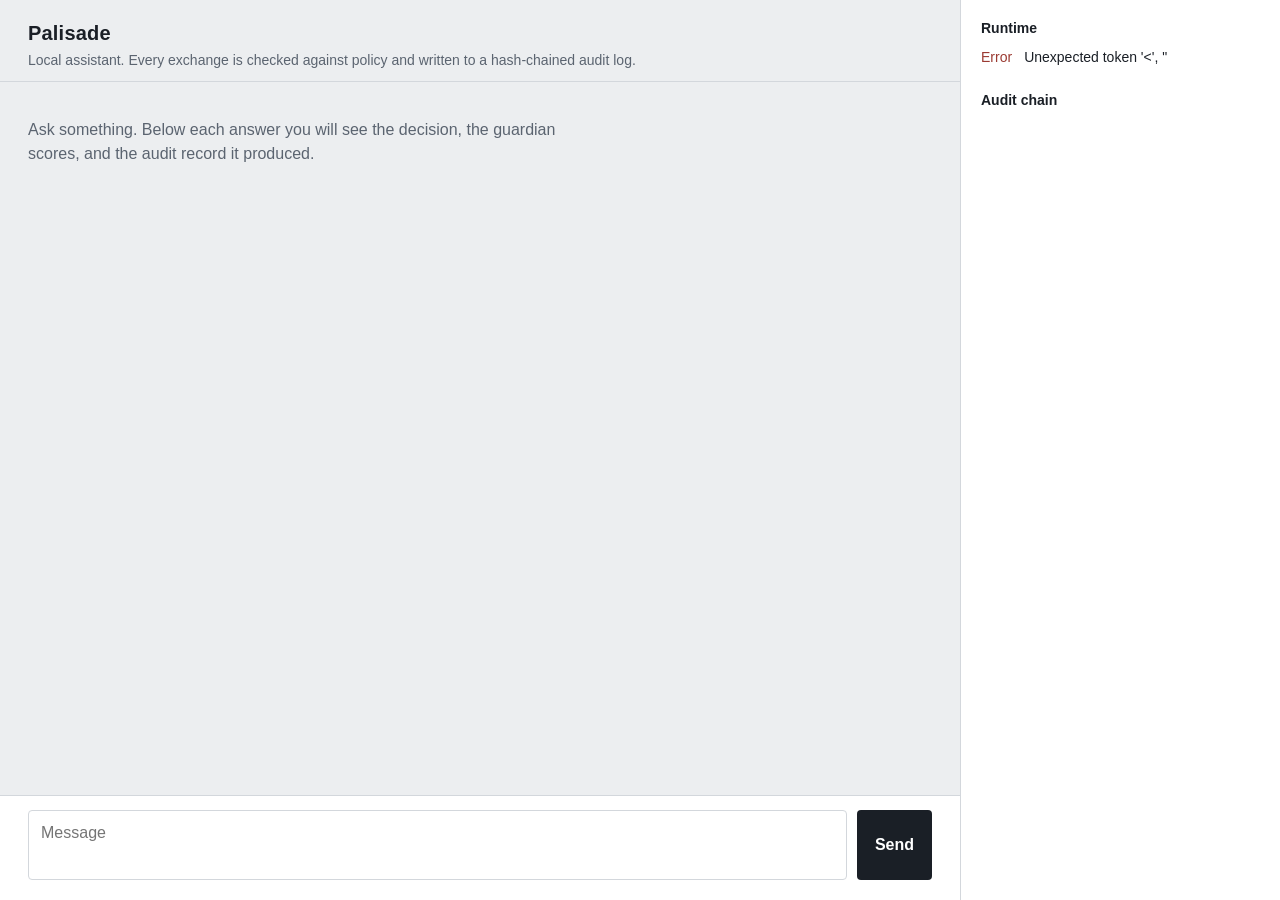
==== palisade/web/index.html @ d2d2ecbb "Palisade 0.1.0: policy-enforced local LLM stack with NIST AI RMF benchmark - Cross-platform llama.cp" ====
<!doctype html>
<html lang="en">
<head>
<meta charset="utf-8">
<meta name="viewport" content="width=device-width, initial-scale=1">
<title>Palisade</title>
<style>
  :root {
    --paper: #ECEEF0; --panel: #FFFFFF; --ink: #1A1F26; --muted: #5B6470;
    --rule: #D3D7DC; --ok: #245C8A; --flag: #A8681C; --block: #9B3A32;
    --font: "Segoe UI", "Helvetica Neue", Helvetica, Arial, sans-serif;
    --mono: ui-monospace, "SF Mono", Menlo, Consolas, monospace;
  }
  * { box-sizing: border-box; }
  html, body { margin: 0; height: 100%; background: var(--paper); color: var(--ink); font: 16px/1.5 var(--font); }
  .app { display: grid; grid-template-columns: minmax(0, 1fr) 320px; height: 100%; }
  @media (max-width: 900px) { .app { grid-template-columns: 1fr; grid-template-rows: 1fr auto; } }

  main { display: flex; flex-direction: column; min-width: 0; }
  header { padding: 18px 28px 10px; border-bottom: 1px solid var(--rule); }
  header h1 { margin: 0; font-size: 20px; font-weight: 600; letter-spacing: 0.01em; }
  header p { margin: 2px 0 0; color: var(--muted); font-size: 14px; }

  #log { flex: 1; overflow-y: auto; padding: 20px 28px; }
  .turn { max-width: 72ch; margin: 0 0 26px; }
  .who { font-size: 13px; color: var(--muted); margin-bottom: 4px; }
  .text { white-space: pre-wrap; word-wrap: break-word; }
  .ledger { margin-top: 8px; padding-left: 12px; border-left: 3px solid var(--ok); font-size: 13px; color: var(--muted); }
  .ledger.flagged { border-color: var(--flag); }
  .ledger.blocked_input, .ledger.blocked_output { border-color: var(--block); }
  .ledger b { color: var(--ink); font-weight: 600; }
  .ledger code { font: 12px var(--mono); }
  .empty { color: var(--muted); max-width: 60ch; }

  form { display: flex; gap: 10px; padding: 14px 28px 20px; border-top: 1px solid var(--rule); background: var(--panel); }
  textarea { flex: 1; resize: none; min-height: 48px; max-height: 200px; padding: 10px 12px; font: inherit; border: 1px solid var(--rule); border-radius: 4px; background: #fff; color: var(--ink); }
  textarea:focus, button:focus-visible { outline: 2px solid var(--ok); outline-offset: 1px; }
  button { padding: 0 18px; font: inherit; font-weight: 600; border: 0; border-radius: 4px; background: var(--ink); color: #fff; cursor: pointer; }
  button[disabled] { opacity: .5; cursor: default; }

  aside { border-left: 1px solid var(--rule); background: var(--panel); padding: 18px 20px; overflow-y: auto; font-size: 14px; }
  @media (max-width: 900px) { aside { border-left: 0; border-top: 1px solid var(--rule); } }
  aside h2 { font-size: 14px; font-weight: 600; margin: 0 0 8px; }
  aside section { margin-bottom: 22px; }
  dl { margin: 0; display: grid; grid-template-columns: auto 1fr; gap: 3px 12px; }
  dt { color: var(--muted); }
  dd { margin: 0; overflow-wrap: anywhere; }
  dd code { font: 12px var(--mono); }
  .chain-ok { color: var(--ok); } .chain-bad { color: var(--block); font-weight: 600; }
  .err { color: var(--block); }
</style>
</head>
<body>
<div class="app">
  <main>
    <header>
      <h1>Palisade</h1>
      <p>Local assistant. Every exchange is checked against policy and written to a hash-chained audit log.</p>
    </header>
    <div id="log">
      <p class="empty">Ask something. Below each answer you will see the decision, the guardian scores, and the audit record it produced.</p>
    </div>
    <form id="f">
      <textarea id="msg" placeholder="Message" rows="2" required></textarea>
      <button id="send" type="submit">Send</button>
    </form>
  </main>
  <aside>
    <section>
      <h2>Runtime</h2>
      <dl id="status"><dt>Loading</dt><dd></dd></dl>
    </section>
    <section>
      <h2>Audit chain</h2>
      <dl id="chain"><dt></dt><dd></dd></dl>
    </section>
  </aside>
</div>
<script>
const $ = s => document.querySelector(s);
const log = $('#log'), form = $('#f'), msg = $('#msg'), send = $('#send');
const history = [];

function el(tag, cls, text) { const e = document.createElement(tag); if (cls) e.className = cls; if (text != null) e.textContent = text; return e; }
function short(h) { return h ? h.slice(0, 12) : ''; }

function addTurn(who, text) {
  log.querySelector('.empty')?.remove();
  const t = el('div', 'turn');
  t.appendChild(el('div', 'who', who));
  t.appendChild(el('div', 'text', text));
  log.appendChild(t); log.scrollTop = log.scrollHeight;
  return t;
}

function ledger(turn, r) {
  const d = el('div', 'ledger ' + r.decision);
  const label = { answered: 'Answered', flagged: 'Answered, flagged for review',
                  blocked_input: 'Blocked at input', blocked_output: 'Blocked at output' }[r.decision] || r.decision;
  const scores = r.verdicts.map(v => `${v.stage} ${v.p_violation.toFixed(2)}${v.categories.length ? ' (' + v.categories.join(', ') + ')' : ''}`).join(' · ');
  d.innerHTML = `<b>${label}</b> · guardian ${scores || 'skipped'} · ${r.latency_ms} ms<br>record #${r.audit.seq} <code>${short(r.audit.hash)}</code> follows <code>${short(r.audit.prev_hash)}</code>`;
  turn.appendChild(d);
}

async function api(path, opts) {
  const res = await fetch(path, opts);
  const j = await res.json();
  if (!res.ok) throw new Error(j.error || res.statusText);
  return j;
}

function renderStatus(s) {
  $('#status').innerHTML = [
    ['Assistant', s.base_model], ['Guardian', `${s.guardian_model} (${s.guardian_mode}, threshold ${s.threshold})`],
    ['Policy', 'v' + s.policy_version], ['Manifest', `<code>${short(s.manifest_hash)}</code>`],
  ].map(([k, v]) => `<dt>${k}</dt><dd>${v}</dd>`).join('');
  renderChain(s.audit);
}
function renderChain(a) {
  $('#chain').innerHTML = [
    ['Records', a.records],
    ['Integrity', a.intact ? '<span class="chain-ok">intact</span>' : `<span class="chain-bad">broken at #${a.first_break?.seq}</span>`],
    ['Head', `<code>${short(a.head_hash)}</code>`],
  ].map(([k, v]) => `<dt>${k}</dt><dd>${v}</dd>`).join('');
}

form.addEventListener('submit', async e => {
  e.preventDefault();
  const text = msg.value.trim(); if (!text) return;
  msg.value = ''; send.disabled = true;
  addTurn('You', text);
  const turn = addTurn('Assistant', '…');
  try {
    const r = await api('/api/chat', { method: 'POST', headers: { 'Content-Type': 'application/json' },
      body: JSON.stringify({ message: text, history }) });
    turn.querySelector('.text').textContent = r.response;
    ledger(turn, r);
    history.push({ role: 'user', content: text });
    if (r.decision === 'answered' || r.decision === 'flagged') history.push({ role: 'assistant', content: r.response });
    renderChain(await api('/api/audit/verify'));
  } catch (err) {
    turn.querySelector('.text').textContent = 'Request failed: ' + err.message;
    turn.querySelector('.text').classList.add('err');
  } finally { send.disabled = false; msg.focus(); }
});
msg.addEventListener('keydown', e => { if (e.key === 'Enter' && !e.shiftKey) { e.preventDefault(); form.requestSubmit(); } });

api('/api/status').then(renderStatus).catch(e => { $('#status').innerHTML = `<dt class="err">Error</dt><dd>${e.message}</dd>`; });
</script>
</body>
</html>
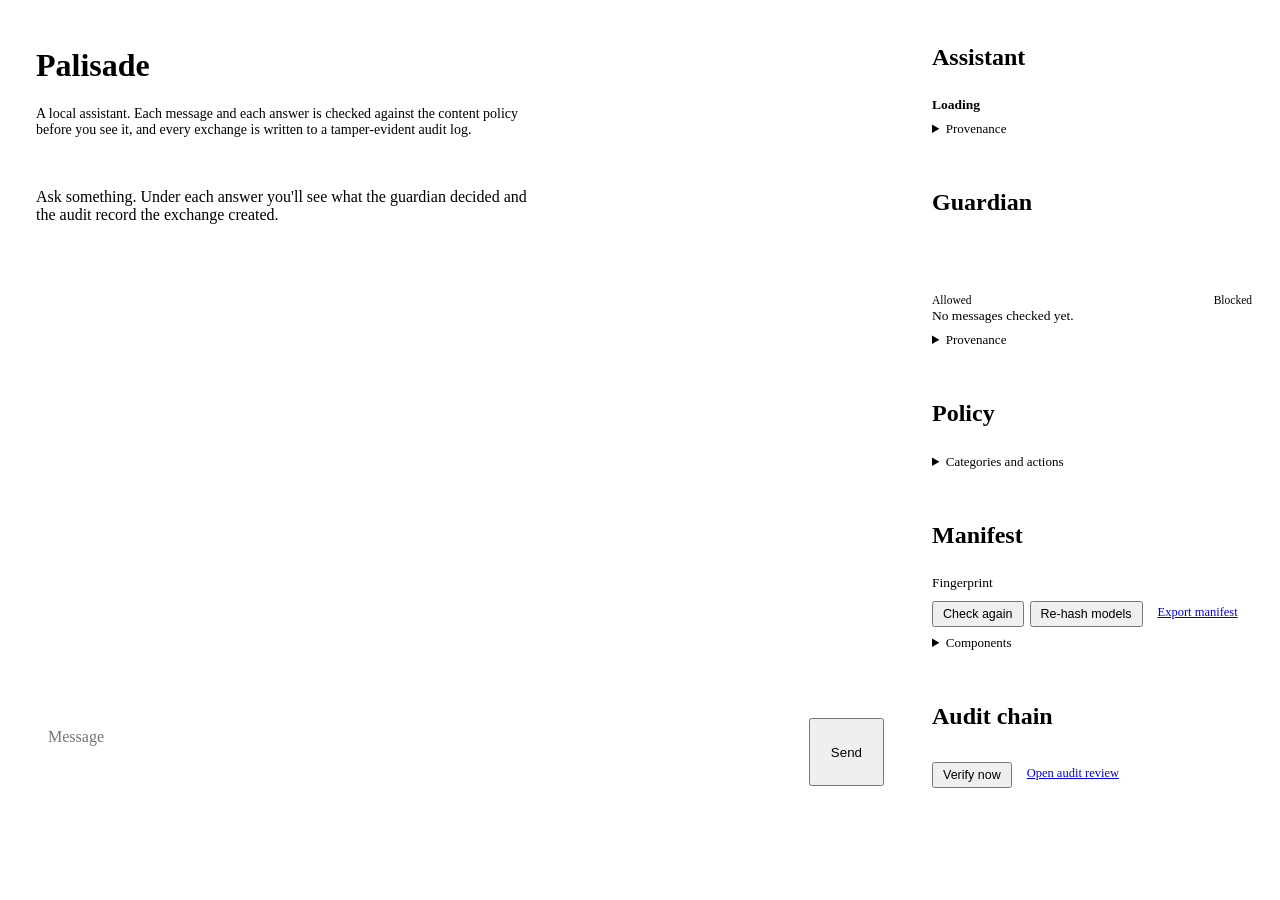
==== commit 59fd8bda: "Palisade 0.2.0: audit review, anchors, service-account install, Runtime panel - Service mode for mac" ====
--- a/palisade/web/index.html
+++ b/palisade/web/index.html
@@ -4,50 +4,71 @@
 <meta charset="utf-8">
 <meta name="viewport" content="width=device-width, initial-scale=1">
 <title>Palisade</title>
+<link rel="icon" href="data:,">
+<link rel="stylesheet" href="/static/shared.css">
 <style>
-  :root {
-    --paper: #ECEEF0; --panel: #FFFFFF; --ink: #1A1F26; --muted: #5B6470;
-    --rule: #D3D7DC; --ok: #245C8A; --flag: #A8681C; --block: #9B3A32;
-    --font: "Segoe UI", "Helvetica Neue", Helvetica, Arial, sans-serif;
-    --mono: ui-monospace, "SF Mono", Menlo, Consolas, monospace;
-  }
-  * { box-sizing: border-box; }
-  html, body { margin: 0; height: 100%; background: var(--paper); color: var(--ink); font: 16px/1.5 var(--font); }
-  .app { display: grid; grid-template-columns: minmax(0, 1fr) 320px; height: 100%; }
-  @media (max-width: 900px) { .app { grid-template-columns: 1fr; grid-template-rows: 1fr auto; } }
-
-  main { display: flex; flex-direction: column; min-width: 0; }
-  header { padding: 18px 28px 10px; border-bottom: 1px solid var(--rule); }
-  header h1 { margin: 0; font-size: 20px; font-weight: 600; letter-spacing: 0.01em; }
-  header p { margin: 2px 0 0; color: var(--muted); font-size: 14px; }
-
-  #log { flex: 1; overflow-y: auto; padding: 20px 28px; }
-  .turn { max-width: 72ch; margin: 0 0 26px; }
-  .who { font-size: 13px; color: var(--muted); margin-bottom: 4px; }
-  .text { white-space: pre-wrap; word-wrap: break-word; }
-  .ledger { margin-top: 8px; padding-left: 12px; border-left: 3px solid var(--ok); font-size: 13px; color: var(--muted); }
-  .ledger.flagged { border-color: var(--flag); }
-  .ledger.blocked_input, .ledger.blocked_output { border-color: var(--block); }
-  .ledger b { color: var(--ink); font-weight: 600; }
-  .ledger code { font: 12px var(--mono); }
-  .empty { color: var(--muted); max-width: 60ch; }
-
-  form { display: flex; gap: 10px; padding: 14px 28px 20px; border-top: 1px solid var(--rule); background: var(--panel); }
-  textarea { flex: 1; resize: none; min-height: 48px; max-height: 200px; padding: 10px 12px; font: inherit; border: 1px solid var(--rule); border-radius: 4px; background: #fff; color: var(--ink); }
-  textarea:focus, button:focus-visible { outline: 2px solid var(--ok); outline-offset: 1px; }
-  button { padding: 0 18px; font: inherit; font-weight: 600; border: 0; border-radius: 4px; background: var(--ink); color: #fff; cursor: pointer; }
-  button[disabled] { opacity: .5; cursor: default; }
-
-  aside { border-left: 1px solid var(--rule); background: var(--panel); padding: 18px 20px; overflow-y: auto; font-size: 14px; }
-  @media (max-width: 900px) { aside { border-left: 0; border-top: 1px solid var(--rule); } }
-  aside h2 { font-size: 14px; font-weight: 600; margin: 0 0 8px; }
-  aside section { margin-bottom: 22px; }
-  dl { margin: 0; display: grid; grid-template-columns: auto 1fr; gap: 3px 12px; }
-  dt { color: var(--muted); }
-  dd { margin: 0; overflow-wrap: anywhere; }
-  dd code { font: 12px var(--mono); }
-  .chain-ok { color: var(--ok); } .chain-bad { color: var(--block); font-weight: 600; }
-  .err { color: var(--block); }
+  .app { display: grid; grid-template-columns: minmax(0, 1fr) 360px; height: 100%; }
+  @media (max-width: 960px) { .app { grid-template-columns: 1fr; height: auto; } }
+  main { display: flex; flex-direction: column; min-width: 0; height: 100%; }
+  @media (max-width: 960px) { main { height: 80vh; } }
+  header { padding: 18px 28px 12px; border-bottom: 1px solid var(--rule); }
+  header p { margin: 3px 0 0; color: var(--muted); font-size: 14px; max-width: 70ch; }
+  #log { flex: 1; overflow-y: auto; padding: 22px 28px; }
+  .turn { max-width: 72ch; margin: 0 0 24px; }
+  .who { font-size: 13px; color: var(--muted); margin-bottom: 3px; }
+  .text { white-space: pre-wrap; overflow-wrap: anywhere; }
+  .ledger { margin-top: 8px; padding: 6px 0 6px 12px; border-left: 3px solid var(--ok); font-size: 13px; color: var(--muted); }
+  .ledger.flagged { border-color: var(--flag); } .ledger.blocked_input, .ledger.blocked_output { border-color: var(--block); }
+  .ledger strong { color: var(--ink); display: block; margin-bottom: 2px; }
+  .empty { color: var(--muted); max-width: 62ch; }
+  form { display: flex; gap: 10px; padding: 14px 28px 18px; border-top: 1px solid var(--rule); background: var(--panel); }
+  textarea { flex: 1; resize: none; min-height: 48px; max-height: 200px; padding: 10px 12px; font: inherit; border: 1px solid var(--rule); border-radius: 4px; color: var(--ink); }
+  form button { padding: 0 20px; }
+
+  aside { border-left: 1px solid var(--rule); background: var(--panel); overflow-y: auto; }
+  @media (max-width: 960px) { aside { border-left: 0; border-top: 1px solid var(--rule); } }
+  aside section { padding: 16px 20px; border-bottom: 1px solid var(--rule); }
+  aside section:last-child { border-bottom: 0; }
+  .sec-head { display: flex; justify-content: space-between; align-items: baseline; gap: 8px; margin-bottom: 6px; }
+  .sec-head .status { font-size: 13px; }
+  .name { font-weight: 600; }
+  .line { font-size: 13.5px; margin: 2px 0; }
+  details { margin-top: 8px; font-size: 13px; }
+  summary { cursor: pointer; color: var(--ok); }
+  dl { display: grid; grid-template-columns: auto 1fr; gap: 3px 10px; margin: 8px 0 0; }
+  dt { color: var(--muted); } dd { margin: 0; overflow-wrap: anywhere; }
+  .actions { display: flex; flex-wrap: wrap; gap: 6px; margin-top: 10px; }
+  .actions button, .actions a { font-size: 12.5px; padding: 4px 9px; }
+
+  /* Guardian threshold scale */
+  .scale { position: relative; height: 44px; margin: 10px 0 4px; }
+  .scale .track { position: absolute; top: 20px; left: 0; right: 0; height: 4px; background: linear-gradient(to right, var(--ok-bg) 0, var(--ok-bg) var(--t), var(--block-bg) var(--t)); border-radius: 2px; }
+  .scale .tick { position: absolute; top: 2px; width: 2px; height: 40px; background: var(--block); left: var(--t); }
+  .scale .mark { position: absolute; top: 0; width: 16px; height: 16px; margin-left: -8px; border-radius: 50%; background: var(--panel); border: 2px solid var(--ink); font: 700 9px/12px var(--sans); text-align: center; }
+  .scale .mark.lane2 { top: 26px; }
+  .scale-legend { display: flex; justify-content: space-between; font-size: 11.5px; color: var(--muted); }
+
+  /* Policy categories */
+  table.cats { width: 100%; border-collapse: collapse; margin-top: 8px; font-size: 12.5px; }
+  table.cats td { padding: 3px 0; border-top: 1px solid var(--rule); vertical-align: top; }
+  table.cats td:last-child { text-align: right; color: var(--muted); }
+
+  /* Manifest components */
+  ul.comps { list-style: none; padding: 0; margin: 8px 0 0; }
+  ul.comps li { display: grid; grid-template-columns: 1fr auto; gap: 2px 8px; padding: 4px 0; border-top: 1px solid var(--rule); }
+  ul.comps .hash { grid-column: 1 / -1; color: var(--muted); }
+
+  /* The audit chain: the one deliberate visual flourish. Each record links to the previous one. */
+  ol.chain { list-style: none; margin: 12px 0 0; padding: 0 0 0 16px; position: relative; }
+  ol.chain::before { content: ""; position: absolute; left: 5px; top: 8px; bottom: 8px; width: 2px; background: repeating-linear-gradient(to bottom, var(--ok) 0 6px, transparent 6px 9px); }
+  ol.chain li { position: relative; margin: 0 0 8px; padding: 6px 9px; border: 1px solid var(--rule); border-radius: 4px; background: var(--soft); font-size: 12.5px; }
+  ol.chain li::before { content: ""; position: absolute; left: -15px; top: 12px; width: 10px; height: 10px; border-radius: 50%; border: 2px solid var(--ok); background: var(--panel); }
+  ol.chain li.head { border-color: var(--ok); background: var(--ok-bg); }
+  ol.chain li.head::before { background: var(--ok); }
+  ol.chain li.flagged::before { border-color: var(--flag); } ol.chain li.blocked_input::before, ol.chain li.blocked_output::before { border-color: var(--block); }
+  .rec-top { display: flex; justify-content: space-between; gap: 6px; }
+  .rec-links { color: var(--muted); }
+  .rec-links code { font-size: 11.5px; }
 </style>
 </head>
 <body>
@@ -55,81 +76,225 @@
   <main>
     <header>
       <h1>Palisade</h1>
-      <p>Local assistant. Every exchange is checked against policy and written to a hash-chained audit log.</p>
+      <p>A local assistant. Each message and each answer is checked against the content policy before you see it, and every exchange is written to a tamper-evident audit log.</p>
     </header>
-    <div id="log">
-      <p class="empty">Ask something. Below each answer you will see the decision, the guardian scores, and the audit record it produced.</p>
+    <div id="log" aria-live="polite">
+      <p class="empty">Ask something. Under each answer you'll see what the guardian decided and the audit record the exchange created.</p>
     </div>
     <form id="f">
+      <label for="msg" class="muted small" style="position:absolute;left:-9999px">Message</label>
       <textarea id="msg" placeholder="Message" rows="2" required></textarea>
-      <button id="send" type="submit">Send</button>
+      <button id="send" class="primary" type="submit">Send</button>
     </form>
   </main>
-  <aside>
-    <section>
-      <h2>Runtime</h2>
-      <dl id="status"><dt>Loading</dt><dd></dd></dl>
-    </section>
-    <section>
-      <h2>Audit chain</h2>
-      <dl id="chain"><dt></dt><dd></dd></dl>
+
+  <aside aria-label="Runtime">
+    <section id="s-assistant">
+      <div class="sec-head"><h2>Assistant</h2><span id="a-health"></span></div>
+      <div class="line name" id="a-name">Loading</div>
+      <div class="line muted" id="a-sub"></div>
+      <details><summary>Provenance</summary><dl id="a-prov"></dl></details>
+    </section>
+
+    <section id="s-guardian">
+      <div class="sec-head"><h2>Guardian</h2><span id="g-health"></span></div>
+      <div class="line name" id="g-name"></div>
+      <div class="line muted" id="g-mode"></div>
+      <div id="g-checks"></div>
+      <div class="line" id="g-thresh"></div>
+      <div class="scale" id="g-scale" aria-hidden="true"><div class="track"></div><div class="tick"></div></div>
+      <div class="scale-legend" aria-hidden="true"><span>Allowed</span><span>Blocked</span></div>
+      <div class="line muted small" id="g-last">No messages checked yet.</div>
+      <div class="line small" id="g-session"></div>
+      <details><summary>Provenance</summary><dl id="g-prov"></dl></details>
+    </section>
+
+    <section id="s-policy">
+      <div class="sec-head"><h2>Policy</h2><span id="p-lock"></span></div>
+      <div class="line name" id="p-name"></div>
+      <div class="line muted" id="p-sum"></div>
+      <div id="p-notice"></div>
+      <details><summary>Categories and actions</summary><table class="cats" id="p-cats"></table></details>
+    </section>
+
+    <section id="s-manifest">
+      <div class="sec-head"><h2>Manifest</h2><span id="m-status"></span></div>
+      <div class="line">Fingerprint <span id="m-hash"></span></div>
+      <div class="line muted small" id="m-when"></div>
+      <div id="m-problems"></div>
+      <div class="actions">
+        <button type="button" id="m-quick">Check again</button>
+        <button type="button" id="m-full">Re-hash models</button>
+        <a class="btn" id="m-export" href="/api/manifest/export" download>Export manifest</a>
+      </div>
+      <details id="m-details"><summary>Components</summary><ul class="comps" id="m-comps"></ul></details>
+    </section>
+
+    <section id="s-audit">
+      <div class="sec-head"><h2>Audit chain</h2><span id="c-status"></span></div>
+      <div class="line small"><span id="c-count"></span></div>
+      <div class="line small muted" id="c-when"></div>
+      <ol class="chain" id="c-chain" aria-label="Most recent audit records"></ol>
+      <div class="actions">
+        <button type="button" id="c-verify">Verify now</button>
+        <a class="btn" href="/review">Open audit review</a>
+      </div>
     </section>
   </aside>
 </div>
+<script src="/static/shared.js"></script>
 <script>
-const $ = s => document.querySelector(s);
 const log = $('#log'), form = $('#f'), msg = $('#msg'), send = $('#send');
 const history = [];
-
-function el(tag, cls, text) { const e = document.createElement(tag); if (cls) e.className = cls; if (text != null) e.textContent = text; return e; }
-function short(h) { return h ? h.slice(0, 12) : ''; }
-
+const sessionChain = [];     // records produced in this browser session, newest last
+let runtime = null;
+
+// ---------- Runtime panel ----------
+function setDL(dl, rows) {
+  clear(dl);
+  for (const [k, v] of rows) if (v) dl.append(el('dt', {}, k), el('dd', {}, v));
+}
+function health(node, ok) {
+  clear(node).append(ok === undefined ? statusEl('', 'Checking') : ok ? statusEl('ok', 'Running') : statusEl('bad', 'Not responding'));
+}
+
+function renderAssistant(a) {
+  $('#a-name').textContent = a.label;
+  $('#a-sub').textContent = `${a.quant} quantization, running on ${a.backend_label || a.backend}`;
+  health($('#a-health'), a.healthy);
+  setDL($('#a-prov'), [['Lab', a.lab], ['License', a.license], ['Source', a.repo], ['File', a.file],
+    ['SHA-256', a.sha256 ? hashLine(a.sha256) : null]]);
+}
+
+function renderGuardian(g, session) {
+  $('#g-name').textContent = `${g.label}, ${g.quant}`;
+  $('#g-mode').textContent = `Mode: ${g.mode_text}`;
+  health($('#g-health'), g.healthy);
+  const checks = clear($('#g-checks'));
+  checks.append(
+    el('div', { class: 'line small' }, g.check_input ? statusEl('ok', 'Screens your messages') : statusEl('bad', 'Message screening is off')),
+    el('div', { class: 'line small' }, g.check_output ? statusEl('ok', 'Screens answers') : statusEl('bad', 'Answer screening is off')));
+  if (!g.check_input || !g.check_output)
+    checks.append(el('div', { class: 'notice bad' },
+      'A screening stage is disabled in settings.yaml. Content passing through that stage is not checked against the policy.'));
+  $('#g-thresh').textContent = `Blocks when the likelihood of a policy violation is ${pct(g.threshold)} or higher.`;
+  $('#g-scale').style.setProperty('--t', pct(g.threshold));
+  renderLast(session);
+  setDL($('#g-prov'), [['Lab', g.lab], ['License', g.license], ['Source', g.repo], ['File', g.file],
+    ['SHA-256', g.sha256 ? hashLine(g.sha256) : null]]);
+}
+
+function renderLast(session) {
+  const scale = $('#g-scale');
+  scale.querySelectorAll('.mark').forEach(m => m.remove());
+  const last = (session && session.last) || {};
+  const parts = [];
+  for (const [stage, letter, word, lane] of [['input', 'M', 'message', ''], ['output', 'A', 'answer', ' lane2']]) {
+    const v = last[stage];
+    if (!v) continue;
+    const left = Math.min(Math.max(Number(v.p) * 100, 3), 97);   // keep the marker fully on the scale
+    scale.append(el('div', { class: 'mark' + lane, style: `left:${left}%`, title: `Last ${word}: ${pct(v.p)}` }, letter));
+    parts.push(`last ${word} ${pct(v.p)}`);
+  }
+  $('#g-last').textContent = parts.length
+    ? `Latest: ${parts.join(', ')}. M marks the message, A the answer.` : 'No messages checked yet.';
+  const c = (session && session.counts) || {};
+  const blocked = (c.blocked_input || 0) + (c.blocked_output || 0);
+  $('#g-session').textContent = `This session: ${c.messages || 0} checked, ${blocked} blocked, ${c.flagged || 0} flagged.`;
+}
+
+function renderPolicy(p) {
+  $('#p-name').textContent = `Version ${p.version}`;
+  $('#p-sum').textContent = `From ${p.source}. ${p.categories.length} categories: ${p.counts.block} block, ${p.counts.flag} flag` +
+    (p.counts.allow ? `, ${p.counts.allow} record only.` : '.');
+  clear($('#p-lock')).append(!p.locked ? statusEl('warn', 'Not locked')
+    : p.matches_lock ? statusEl('ok', 'Matches lock') : statusEl('bad', 'Changed since install'));
+  const n = clear($('#p-notice'));
+  if (p.is_example) n.append(el('div', { class: 'notice' },
+    'This is an unmodified example policy. Review and tune it before relying on it.'));
+  if (p.source === 'policy.local.yaml') n.append(el('div', { class: 'line muted small' },
+    'A private override (policy.local.yaml) is in force instead of policy.yaml.'));
+  const t = clear($('#p-cats'));
+  for (const c of p.categories) {
+    const scope = c.applies_to.length === 2 ? 'messages and answers' : c.applies_to[0] === 'input' ? 'messages' : 'answers';
+    t.append(el('tr', {}, el('td', {}, catName(c.id)),
+      el('td', {}, el('span', { class: 'chip ' + c.action }, c.action)), el('td', {}, scope)));
+  }
+}
+
+function renderManifestSummary(m) {
+  clear($('#m-hash')).append(hashLine(m.hash));
+}
+async function checkManifest(full) {
+  const quick = $('#m-quick'), fullB = $('#m-full');
+  quick.disabled = fullB.disabled = true;
+  clear($('#m-status')).append(statusEl('', full ? 'Re-hashing models' : 'Checking'));
+  $('#m-when').textContent = full ? 'Re-hashing every model file. This takes several seconds for multi-GB models.' : '';
+  try {
+    const r = await api('/api/manifest?full=' + (full ? 'true' : 'false'));
+    clear($('#m-status')).append(r.status === 'match' ? statusEl('ok', 'Matches install lock') : statusEl('bad', 'Drift detected'));
+    $('#m-when').textContent = `${r.mode === 'full' ? 'Full check' : 'Quick check'} at ${r.checked_at}.` +
+      (r.mode === 'quick' ? ' Config and binary re-hashed; models checked for presence.' : ' Every file re-hashed.');
+    const pb = clear($('#m-problems'));
+    if (r.problems.length) pb.append(el('div', { class: 'notice bad' }, 'Problems: ' + r.problems.join('; ')));
+    const ul = clear($('#m-comps'));
+    for (const c of r.components) {
+      const kind = { match: ['ok', 'Matches'], present: ['ok', 'Present'], mismatch: ['bad', 'Mismatch'],
+                     missing: ['bad', 'Missing'], unlocked: ['warn', 'Not locked'] }[c.status] || ['', c.status];
+      ul.append(el('li', {}, el('span', {}, `${c.kind}: ${c.name}`), statusEl(kind[0], kind[1]),
+        c.sha256 ? el('span', { class: 'hash' }, hashLine(c.sha256)) : null));
+    }
+  } catch (e) {
+    clear($('#m-status')).append(statusEl('warn', 'Unavailable'));
+    $('#m-when').textContent = e.message;
+  } finally { quick.disabled = fullB.disabled = false; }
+}
+
+// ---------- Audit chain ----------
+function renderChain(v) {
+  clear($('#c-status')).append(v.intact ? statusEl('ok', 'Intact') : statusEl('bad', `Broken at record ${v.first_break && v.first_break.seq}`));
+  $('#c-count').textContent = `${v.records} record${v.records === 1 ? '' : 's'} in the log.`;
+  $('#c-when').textContent = v.checked_at ? `Verified at ${v.checked_at}.` : '';
+  const ol = clear($('#c-chain'));
+  const items = sessionChain.slice(-4).reverse();
+  if (!items.length) {
+    ol.append(el('li', { class: 'head' }, el('div', { class: 'rec-top' }, el('span', {}, 'Current head'), hashLine(v.head_hash)),
+      el('div', { class: 'rec-links small' }, 'Records from this session will appear here as you send messages.')));
+    return;
+  }
+  items.forEach((r, i) => ol.append(el('li', { class: (i === 0 ? 'head ' : '') + r.decision },
+    el('div', { class: 'rec-top' }, el('span', {}, `Record ${r.seq}`), el('span', { class: 'chip ' + r.decision }, r.decision.replace('_', ' '))),
+    el('div', { class: 'rec-links' }, 'hash ', el('code', { title: r.hash }, short(r.hash)), ', links to ', el('code', { title: r.prev_hash }, short(r.prev_hash))))));
+}
+async function verifyChain() {
+  const b = $('#c-verify'); b.disabled = true;
+  try { renderChain(await api('/api/audit/verify')); }
+  catch (e) { clear($('#c-status')).append(statusEl('warn', 'Unavailable')); }
+  finally { b.disabled = false; }
+}
+
+// ---------- Chat ----------
 function addTurn(who, text) {
   log.querySelector('.empty')?.remove();
-  const t = el('div', 'turn');
-  t.appendChild(el('div', 'who', who));
-  t.appendChild(el('div', 'text', text));
-  log.appendChild(t); log.scrollTop = log.scrollHeight;
+  const t = el('div', { class: 'turn' }, el('div', { class: 'who' }, who), el('div', { class: 'text' }, text));
+  log.append(t); log.scrollTop = log.scrollHeight;
   return t;
 }
-
 function ledger(turn, r) {
-  const d = el('div', 'ledger ' + r.decision);
-  const label = { answered: 'Answered', flagged: 'Answered, flagged for review',
-                  blocked_input: 'Blocked at input', blocked_output: 'Blocked at output' }[r.decision] || r.decision;
-  const scores = r.verdicts.map(v => `${v.stage} ${v.p_violation.toFixed(2)}${v.categories.length ? ' (' + v.categories.join(', ') + ')' : ''}`).join(' · ');
-  d.innerHTML = `<b>${label}</b> · guardian ${scores || 'skipped'} · ${r.latency_ms} ms<br>record #${r.audit.seq} <code>${short(r.audit.hash)}</code> follows <code>${short(r.audit.prev_hash)}</code>`;
-  turn.appendChild(d);
-}
-
-async function api(path, opts) {
-  const res = await fetch(path, opts);
-  const j = await res.json();
-  if (!res.ok) throw new Error(j.error || res.statusText);
-  return j;
-}
-
-function renderStatus(s) {
-  $('#status').innerHTML = [
-    ['Assistant', s.base_model], ['Guardian', `${s.guardian_model} (${s.guardian_mode}, threshold ${s.threshold})`],
-    ['Policy', 'v' + s.policy_version], ['Manifest', `<code>${short(s.manifest_hash)}</code>`],
-  ].map(([k, v]) => `<dt>${k}</dt><dd>${v}</dd>`).join('');
-  renderChain(s.audit);
-}
-function renderChain(a) {
-  $('#chain').innerHTML = [
-    ['Records', a.records],
-    ['Integrity', a.intact ? '<span class="chain-ok">intact</span>' : `<span class="chain-bad">broken at #${a.first_break?.seq}</span>`],
-    ['Head', `<code>${short(a.head_hash)}</code>`],
-  ].map(([k, v]) => `<dt>${k}</dt><dd>${v}</dd>`).join('');
-}
-
+  const scores = r.verdicts.map(v => `${v.stage === 'input' ? 'message' : 'answer'} ${pct(v.p_violation)}` +
+    (v.categories.length ? ` (${v.categories.map(catName).join(', ')})` : ''));
+  turn.append(el('div', { class: 'ledger ' + r.decision },
+    el('strong', {}, DECISION_TEXT[r.decision] || r.decision),
+    el('div', {}, `Violation likelihood: ${scores.join(', ') || 'not checked'}. Took ${(r.latency_ms / 1000).toFixed(1)} s.`),
+    el('div', {}, `Logged as record ${r.audit.seq}, hash `, el('code', { title: r.audit.hash }, short(r.audit.hash)),
+      ', linked to ', el('code', { title: r.audit.prev_hash }, short(r.audit.prev_hash)), '.')));
+}
 form.addEventListener('submit', async e => {
   e.preventDefault();
   const text = msg.value.trim(); if (!text) return;
   msg.value = ''; send.disabled = true;
   addTurn('You', text);
-  const turn = addTurn('Assistant', '…');
+  const turn = addTurn('Assistant', 'Checking and answering…');
   try {
     const r = await api('/api/chat', { method: 'POST', headers: { 'Content-Type': 'application/json' },
       body: JSON.stringify({ message: text, history }) });
@@ -137,15 +302,41 @@
     ledger(turn, r);
     history.push({ role: 'user', content: text });
     if (r.decision === 'answered' || r.decision === 'flagged') history.push({ role: 'assistant', content: r.response });
-    renderChain(await api('/api/audit/verify'));
+    sessionChain.push({ seq: r.audit.seq, hash: r.audit.hash, prev_hash: r.audit.prev_hash, decision: r.decision });
+    await refreshHealth();
+    await verifyChain();
   } catch (err) {
-    turn.querySelector('.text').textContent = 'Request failed: ' + err.message;
-    turn.querySelector('.text').classList.add('err');
+    const t = turn.querySelector('.text');
+    t.textContent = err.status === 502 ? 'The assistant model did not answer. Check that it shows Running in the panel, then try again.'
+      : `Request failed: ${err.message}`;
+    t.style.color = 'var(--block)';
   } finally { send.disabled = false; msg.focus(); }
 });
 msg.addEventListener('keydown', e => { if (e.key === 'Enter' && !e.shiftKey) { e.preventDefault(); form.requestSubmit(); } });
 
-api('/api/status').then(renderStatus).catch(e => { $('#status').innerHTML = `<dt class="err">Error</dt><dd>${e.message}</dd>`; });
+// ---------- Load and poll ----------
+async function refreshHealth() {
+  try {
+    const h = await api('/api/health');
+    health($('#a-health'), h.assistant); health($('#g-health'), h.guardian);
+    renderLast(h.session);
+  } catch { clear($('#a-health')).append(statusEl('warn', 'Unknown')); clear($('#g-health')).append(statusEl('warn', 'Unknown')); }
+}
+(async () => {
+  try {
+    runtime = await api('/api/status');
+    renderAssistant(runtime.assistant);
+    renderGuardian(runtime.guardian, runtime.session);
+    renderPolicy(runtime.policy);
+    renderManifestSummary(runtime.manifest);
+    renderChain(runtime.audit);
+    checkManifest(false);
+  } catch (e) { $('#a-name').textContent = 'Could not load runtime status: ' + e.message; }
+  setInterval(refreshHealth, 15000);
+})();
+$('#m-quick').addEventListener('click', () => checkManifest(false));
+$('#m-full').addEventListener('click', () => checkManifest(true));
+$('#c-verify').addEventListener('click', verifyChain);
 </script>
 </body>
 </html>
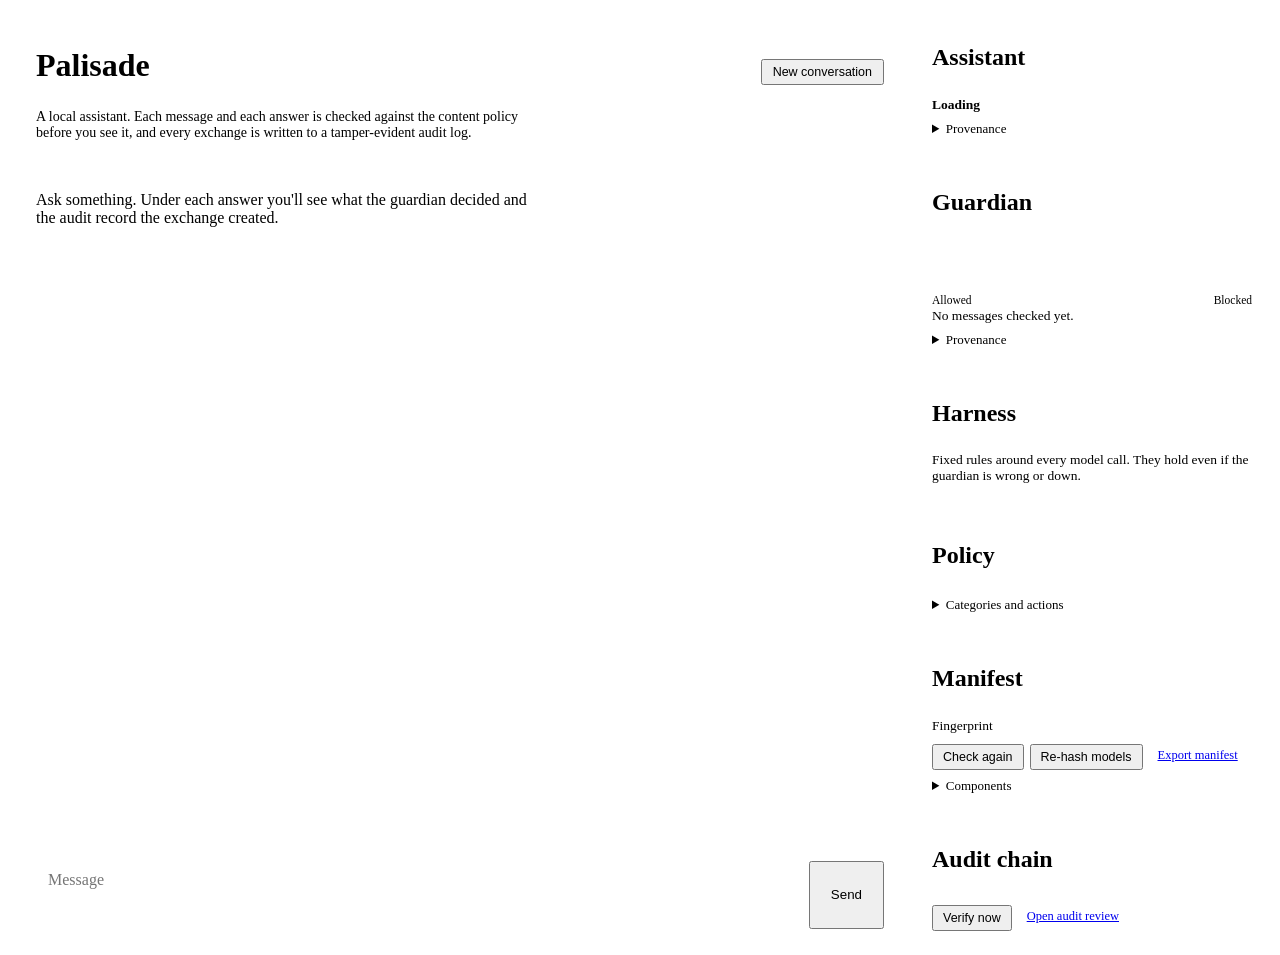
==== commit fe0ea472: "Palisade 0.4.0: model harness Fixed rules around every model call that hold even when the guardian i" ====
--- a/palisade/web/index.html
+++ b/palisade/web/index.html
@@ -18,7 +18,12 @@
   .who { font-size: 13px; color: var(--muted); margin-bottom: 3px; }
   .text { white-space: pre-wrap; overflow-wrap: anywhere; }
   .ledger { margin-top: 8px; padding: 6px 0 6px 12px; border-left: 3px solid var(--ok); font-size: 13px; color: var(--muted); }
-  .ledger.flagged { border-color: var(--flag); } .ledger.blocked_input, .ledger.blocked_output { border-color: var(--block); }
+  .ledger.flagged, .ledger.rejected { border-color: var(--flag); } .ledger.blocked_input, .ledger.blocked_output, .ledger.error { border-color: var(--block); }
+  .note { margin: 0 0 24px; font-size: 13px; color: var(--muted); max-width: 72ch; }
+  header .row { display: flex; justify-content: space-between; align-items: baseline; gap: 12px; }
+  header .row button { font-size: 12.5px; padding: 4px 10px; }
+  ul.ctrl { list-style: none; padding: 0; margin: 6px 0 0; }
+  ul.ctrl li { font-size: 13px; margin: 3px 0; }
   .ledger strong { color: var(--ink); display: block; margin-bottom: 2px; }
   .empty { color: var(--muted); max-width: 62ch; }
   form { display: flex; gap: 10px; padding: 14px 28px 18px; border-top: 1px solid var(--rule); background: var(--panel); }
@@ -65,7 +70,7 @@
   ol.chain li::before { content: ""; position: absolute; left: -15px; top: 12px; width: 10px; height: 10px; border-radius: 50%; border: 2px solid var(--ok); background: var(--panel); }
   ol.chain li.head { border-color: var(--ok); background: var(--ok-bg); }
   ol.chain li.head::before { background: var(--ok); }
-  ol.chain li.flagged::before { border-color: var(--flag); } ol.chain li.blocked_input::before, ol.chain li.blocked_output::before { border-color: var(--block); }
+  ol.chain li.flagged::before, ol.chain li.rejected::before { border-color: var(--flag); } ol.chain li.blocked_input::before, ol.chain li.blocked_output::before, ol.chain li.error::before { border-color: var(--block); }
   .rec-top { display: flex; justify-content: space-between; gap: 6px; }
   .rec-links { color: var(--muted); }
   .rec-links code { font-size: 11.5px; }
@@ -75,7 +80,7 @@
 <div class="app">
   <main>
     <header>
-      <h1>Palisade</h1>
+      <div class="row"><h1>Palisade</h1><button type="button" id="new-conv">New conversation</button></div>
       <p>A local assistant. Each message and each answer is checked against the content policy before you see it, and every exchange is written to a tamper-evident audit log.</p>
     </header>
     <div id="log" aria-live="polite">
@@ -109,6 +114,14 @@
       <details><summary>Provenance</summary><dl id="g-prov"></dl></details>
     </section>
 
+    <section id="s-harness">
+      <div class="sec-head"><h2>Harness</h2><span id="h-status"></span></div>
+      <div class="line muted small">Fixed rules around every model call. They hold even if the guardian is wrong or down.</div>
+      <ul class="ctrl" id="h-controls"></ul>
+      <div id="h-notes"></div>
+      <div class="line small muted" id="h-live"></div>
+    </section>
+
     <section id="s-policy">
       <div class="sec-head"><h2>Policy</h2><span id="p-lock"></span></div>
       <div class="line name" id="p-name"></div>
@@ -145,7 +158,7 @@
 <script src="/static/shared.js"></script>
 <script>
 const log = $('#log'), form = $('#f'), msg = $('#msg'), send = $('#send');
-const history = [];
+let conversationId = null;     // the server holds the history; this only names it
 const sessionChain = [];     // records produced in this browser session, newest last
 let runtime = null;
 
@@ -201,6 +214,26 @@
   const c = (session && session.counts) || {};
   const blocked = (c.blocked_input || 0) + (c.blocked_output || 0);
   $('#g-session').textContent = `This session: ${c.messages || 0} checked, ${blocked} blocked, ${c.flagged || 0} flagged.`;
+}
+
+function renderHarness(h) {
+  if (!h) return;
+  const ul = clear($('#h-controls'));
+  let off = 0;
+  for (const c of h.controls) {
+    const on = c.always_on || c.enabled;
+    if (!on) off++;
+    ul.append(el('li', {}, on ? statusEl('ok', c.label) : statusEl('warn', c.label)));
+  }
+  clear($('#h-status')).append(off ? statusEl('warn', `${off} optional check off`) : statusEl('ok', 'All checks on'));
+  const n = clear($('#h-notes'));
+  for (const a of h.adjustments || []) n.append(el('div', { class: 'notice' }, a));
+  renderHarnessLive(h.live);
+}
+function renderHarnessLive(l) {
+  l = l || {};
+  $('#h-live').textContent = `${l.conversations || 0} open conversation${l.conversations === 1 ? '' : 's'}; ` +
+    `${l.rate_limited || 0} refused by the rate limit, ${l.busy_refused || 0} while busy.`;
 }
 
 function renderPolicy(p) {
@@ -280,11 +313,23 @@
   log.append(t); log.scrollTop = log.scrollHeight;
   return t;
 }
+const CLEAN_TEXT = { control_token: 'template tokens', format_character: 'invisible characters',
+  tag_character: 'hidden tag characters', variation_selector: 'variation selectors', selector_run: 'selector runs',
+  control_character: 'control characters', private_use: 'private-use characters', nfkc: 'look-alike characters normalized' };
+function cleanedText(c) {
+  return Object.entries(c || {}).map(([k, v]) => k === 'nfkc' ? CLEAN_TEXT.nfkc : `${v} ${CLEAN_TEXT[k] || k}`).join(', ');
+}
 function ledger(turn, r) {
-  const scores = r.verdicts.map(v => `${v.stage === 'input' ? 'message' : 'answer'} ${pct(v.p_violation)}` +
+  const scores = r.verdicts.map(v => `${v.stage === 'input' ? (v.note && v.note.includes('conversation') ? 'conversation' : 'message') : 'answer'} ${pct(v.p_violation)}` +
     (v.categories.length ? ` (${v.categories.map(catName).join(', ')})` : ''));
+  const h = r.harness || {};
+  const harnessLines = [];
+  if (h.reason) harnessLines.push(el('div', {}, `Harness: ${h.reason}.`));
+  if (h.input_cleaned) harnessLines.push(el('div', {}, `Removed from your message: ${cleanedText(h.input_cleaned)}.`));
+  if (h.output_cleaned) harnessLines.push(el('div', {}, `Removed from the answer: ${cleanedText(h.output_cleaned)}.`));
   turn.append(el('div', { class: 'ledger ' + r.decision },
     el('strong', {}, DECISION_TEXT[r.decision] || r.decision),
+    ...harnessLines,
     el('div', {}, `Violation likelihood: ${scores.join(', ') || 'not checked'}. Took ${(r.latency_ms / 1000).toFixed(1)} s.`),
     el('div', {}, `Logged as record ${r.audit.seq}, hash `, el('code', { title: r.audit.hash }, short(r.audit.hash)),
       ', linked to ', el('code', { title: r.audit.prev_hash }, short(r.audit.prev_hash)), '.')));
@@ -296,21 +341,42 @@
   addTurn('You', text);
   const turn = addTurn('Assistant', 'Checking and answering…');
   try {
-    const r = await api('/api/chat', { method: 'POST', headers: { 'Content-Type': 'application/json' },
-      body: JSON.stringify({ message: text, history }) });
+    let r;
+    try {
+      r = await api('/api/chat', { method: 'POST', headers: { 'Content-Type': 'application/json' },
+        body: JSON.stringify({ message: text, conversation_id: conversationId }) });
+    } catch (err) {
+      if (!(err.body && err.body.decision)) throw err;
+      r = err.body;            // a recorded outcome (rejected or stopped): show it like any other
+    }
     turn.querySelector('.text').textContent = r.response;
     ledger(turn, r);
-    history.push({ role: 'user', content: text });
-    if (r.decision === 'answered' || r.decision === 'flagged') history.push({ role: 'assistant', content: r.response });
+    conversationId = r.conversation_id || null;
+    if (r.harness && r.harness.conversation_closed) note('This conversation was closed after repeated blocked messages. The next message starts a new one.');
     sessionChain.push({ seq: r.audit.seq, hash: r.audit.hash, prev_hash: r.audit.prev_hash, decision: r.decision });
     await refreshHealth();
     await verifyChain();
   } catch (err) {
     const t = turn.querySelector('.text');
-    t.textContent = err.status === 502 ? 'The assistant model did not answer. Check that it shows Running in the panel, then try again.'
-      : `Request failed: ${err.message}`;
+    const code = err.body && err.body.code;
+    if (code === 'conversation_expired' || code === 'conversation_closed') {
+      conversationId = null;
+      t.textContent = err.message + '. Send your message again to start a new conversation.';
+    } else if (err.status === 429) {
+      t.textContent = err.message + '. Your message was not processed; try again shortly.';
+    } else {
+      t.textContent = `Request failed: ${err.message}`;
+    }
     t.style.color = 'var(--block)';
   } finally { send.disabled = false; msg.focus(); }
+});
+function note(text) {
+  log.append(el('p', { class: 'note' }, text)); log.scrollTop = log.scrollHeight;
+}
+$('#new-conv').addEventListener('click', () => {
+  conversationId = null;
+  clear(log).append(el('p', { class: 'empty' }, 'New conversation. Earlier messages are no longer sent to the model.'));
+  msg.focus();
 });
 msg.addEventListener('keydown', e => { if (e.key === 'Enter' && !e.shiftKey) { e.preventDefault(); form.requestSubmit(); } });
 
@@ -320,6 +386,7 @@
     const h = await api('/api/health');
     health($('#a-health'), h.assistant); health($('#g-health'), h.guardian);
     renderLast(h.session);
+    renderHarnessLive(h.harness_live);
   } catch { clear($('#a-health')).append(statusEl('warn', 'Unknown')); clear($('#g-health')).append(statusEl('warn', 'Unknown')); }
 }
 (async () => {
@@ -327,6 +394,7 @@
     runtime = await api('/api/status');
     renderAssistant(runtime.assistant);
     renderGuardian(runtime.guardian, runtime.session);
+    renderHarness(runtime.harness);
     renderPolicy(runtime.policy);
     renderManifestSummary(runtime.manifest);
     renderChain(runtime.audit);
